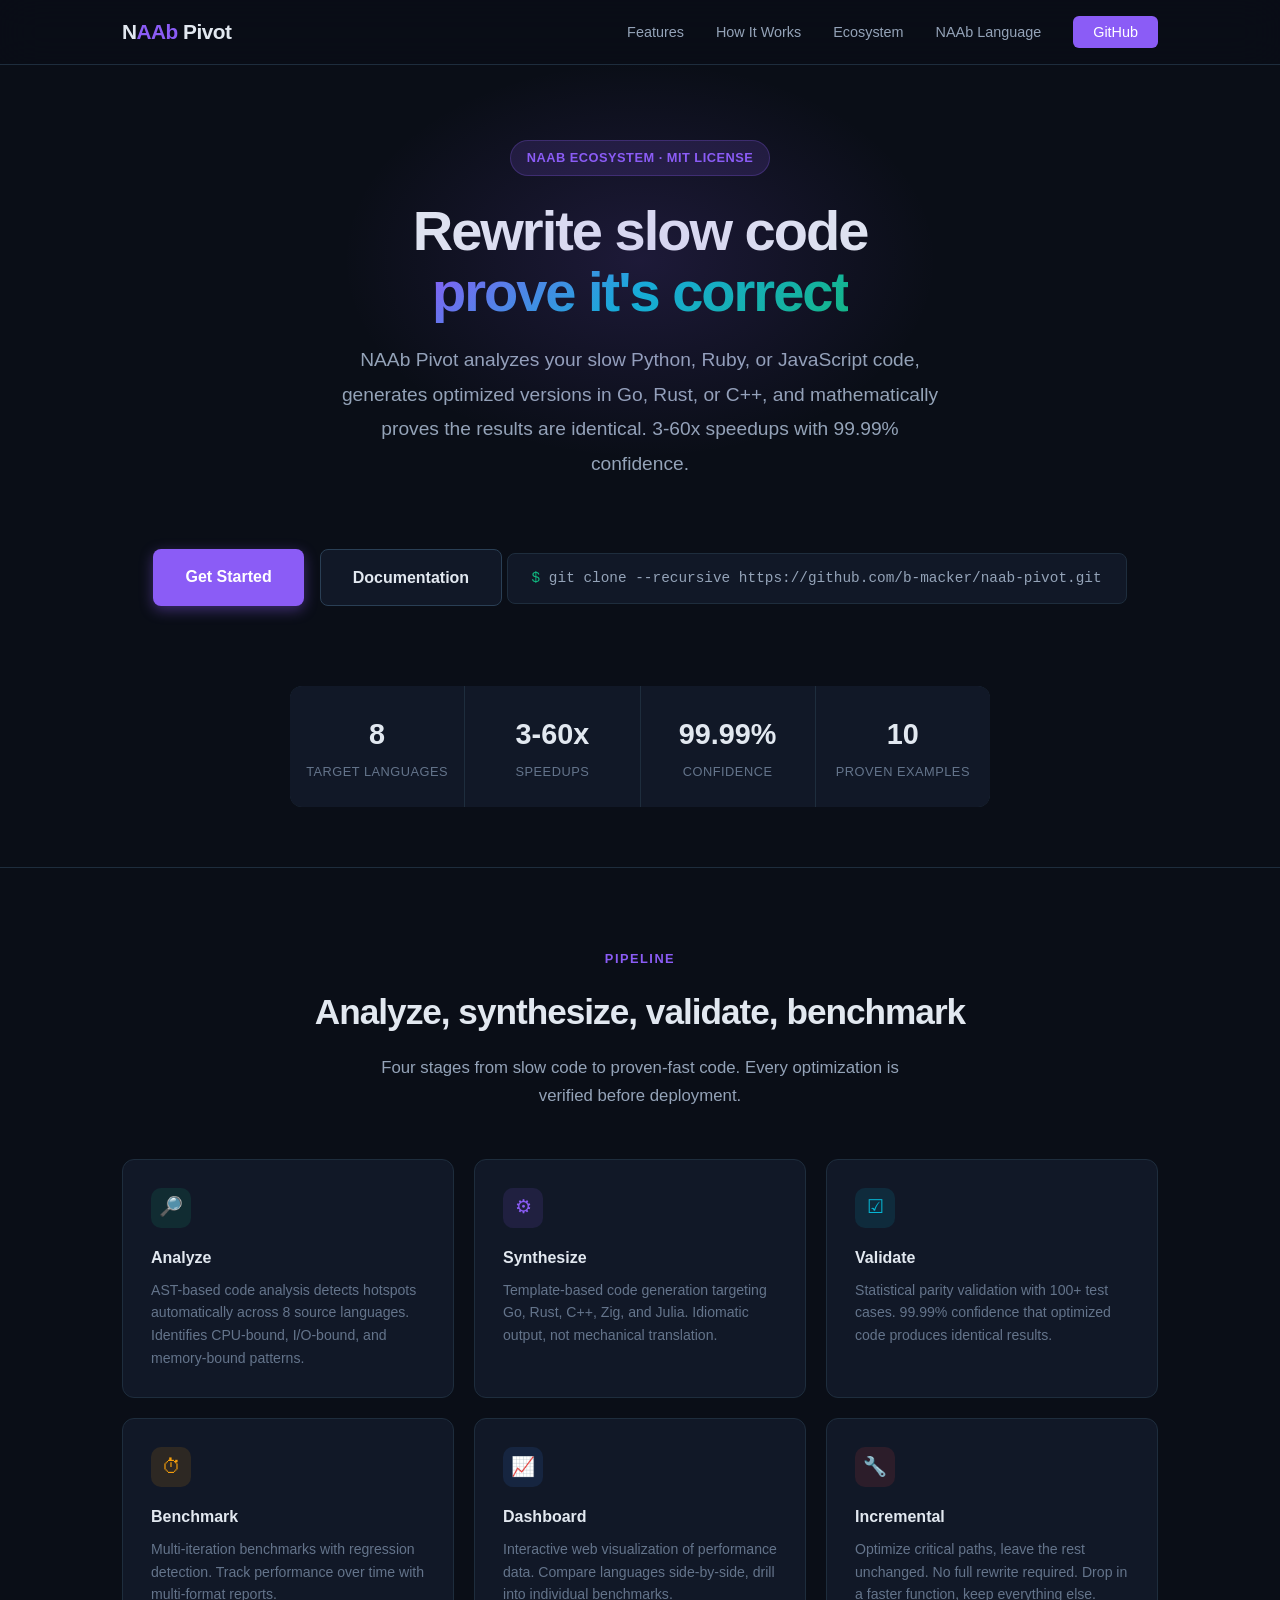
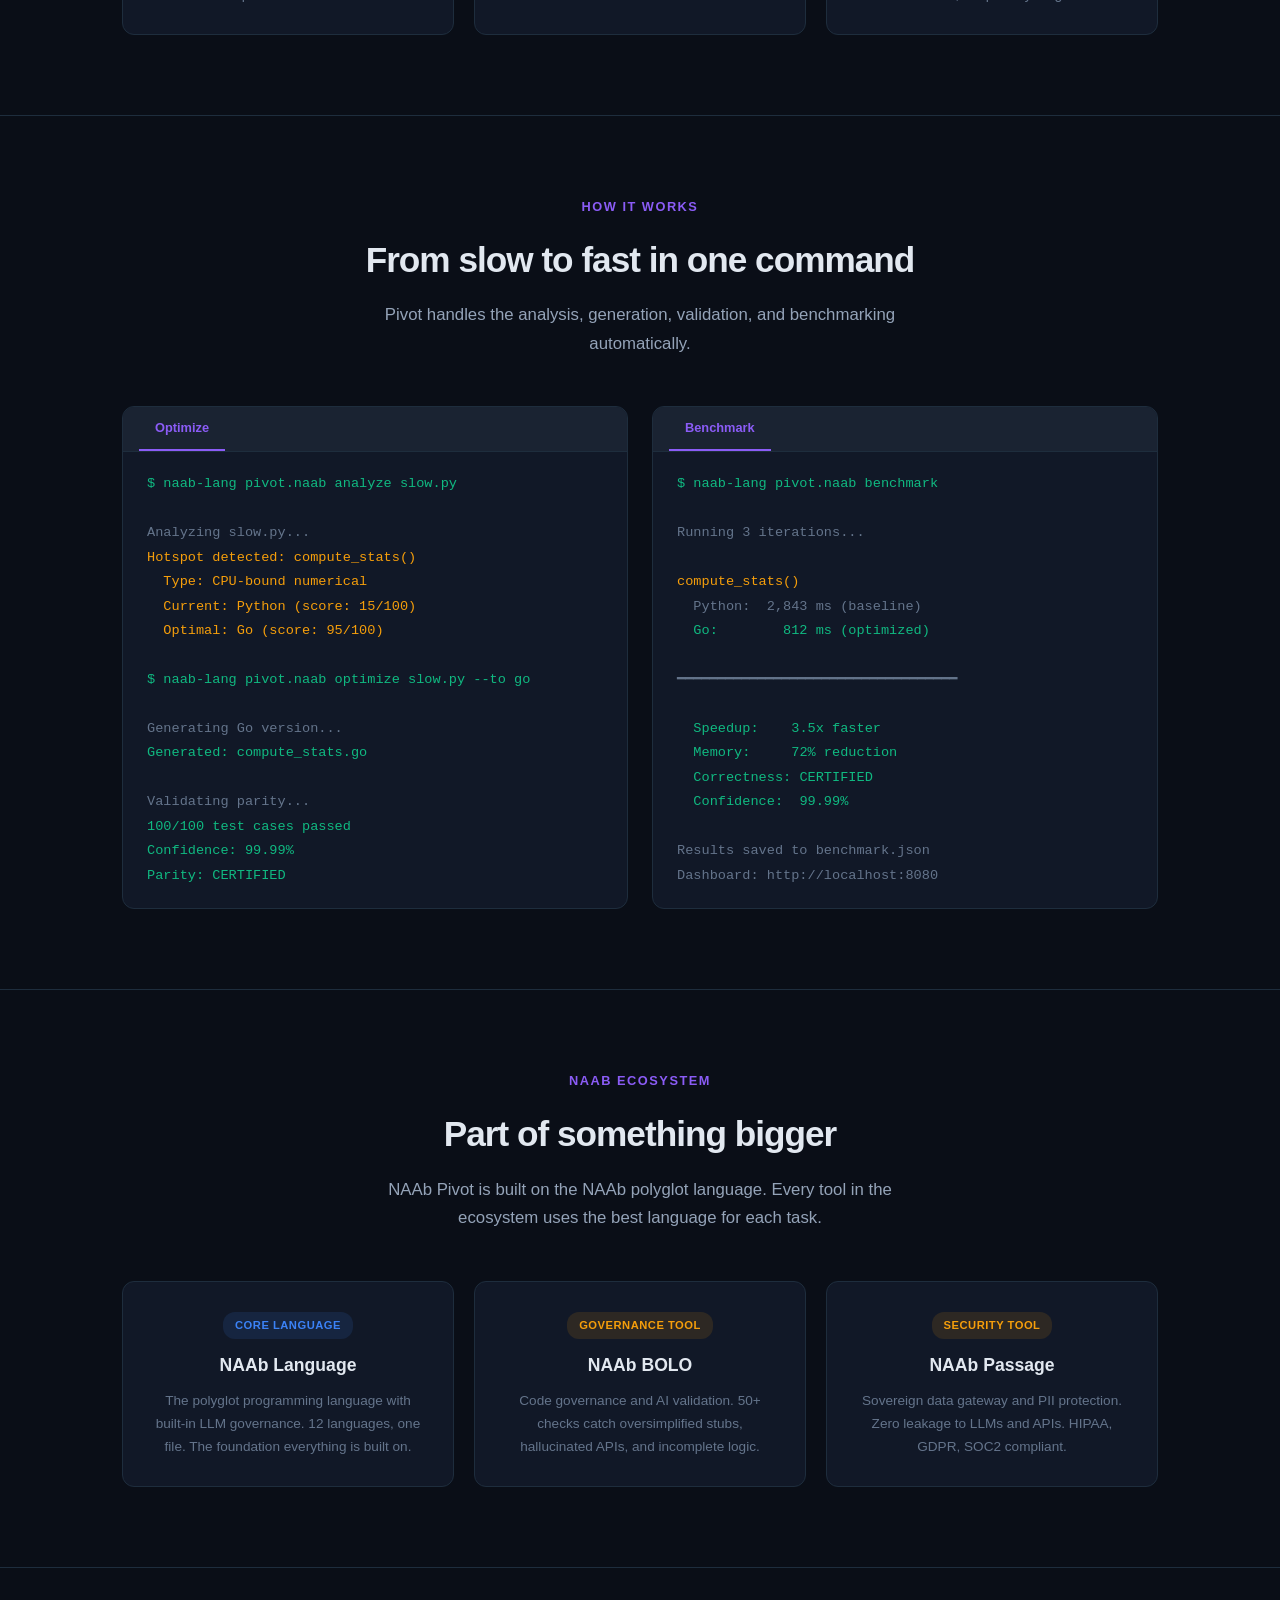
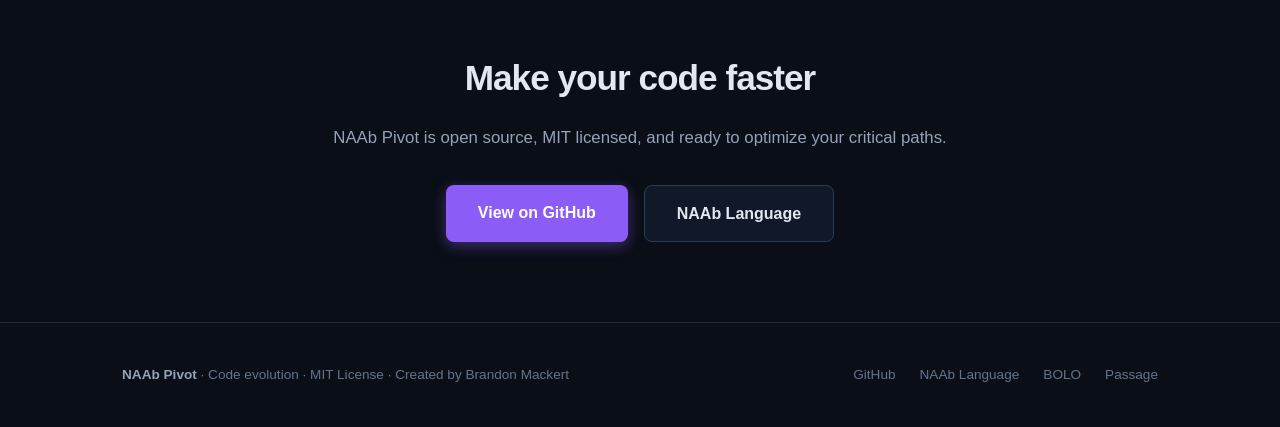
==== docs/index.html @ 5d7ec651 "Add GitHub Pages site matching NAAb Language branding Consistent ecosystem branding with same dark t" ====
<!DOCTYPE html>
<html lang="en">
<head>
    <meta charset="UTF-8">
    <meta name="viewport" content="width=device-width, initial-scale=1.0">
    <title>NAAb Pivot — Automatic Code Optimization & Evolution</title>
    <meta name="description" content="NAAb Pivot automatically optimizes slow code by rewriting it in faster languages with mathematical proof of correctness. Python to Go, Rust, C++. 3-60x speedups with 99.99% confidence. Part of the NAAb Ecosystem.">
    <meta name="keywords" content="code optimization, performance optimization, Python to Go, Python to Rust, code migration, transpiler, benchmark, speedup, polyglot, NAAb, code evolution, legacy modernization">
    <meta name="author" content="Brandon Mackert">

    <meta property="og:title" content="NAAb Pivot — Automatic Code Optimization">
    <meta property="og:description" content="Rewrite slow code in faster languages with mathematical proof of correctness. 3-60x speedups with 99.99% confidence. 8 target languages.">
    <meta property="og:type" content="website">
    <meta property="og:url" content="https://b-macker.github.io/naab-pivot/">
    <meta name="twitter:card" content="summary_large_image">
    <meta name="twitter:title" content="NAAb Pivot — Automatic Code Optimization">
    <meta name="twitter:description" content="Rewrite slow code in faster languages with proven correctness. 3-60x speedups. Python to Go, Rust, C++.">

    <script type="application/ld+json">
    {
        "@context": "https://schema.org",
        "@type": "SoftwareApplication",
        "name": "NAAb Pivot",
        "description": "Polyglot code evolution and optimization platform. Automatically analyze slow code, generate optimized versions in compiled languages, and prove correctness with statistical parity validation. 3-60x speedups with 99.99% confidence.",
        "applicationCategory": "DeveloperApplication",
        "operatingSystem": "Linux, macOS",
        "license": "https://opensource.org/licenses/MIT",
        "url": "https://github.com/b-macker/naab-pivot",
        "codeRepository": "https://github.com/b-macker/naab-pivot",
        "author": { "@type": "Person", "name": "Brandon Mackert", "url": "https://github.com/b-macker" },
        "offers": { "@type": "Offer", "price": "0", "priceCurrency": "USD" }
    }
    </script>

    <style>
        :root {
            --bg: #0a0e17;
            --surface: #111827;
            --surface-raised: #1a2332;
            --border: #1e2d3d;
            --border-highlight: #2a3f55;
            --text: #e2e8f0;
            --text-secondary: #94a3b8;
            --text-muted: #64748b;
            --accent: #8b5cf6;
            --accent-glow: rgba(139, 92, 246, 0.15);
            --blue: #3b82f6;
            --green: #10b981;
            --red: #ef4444;
            --orange: #f59e0b;
            --purple: #8b5cf6;
            --cyan: #06b6d4;
        }

        * { margin: 0; padding: 0; box-sizing: border-box; }

        body {
            font-family: 'Inter', -apple-system, BlinkMacSystemFont, 'Segoe UI', sans-serif;
            background: var(--bg);
            color: var(--text);
            line-height: 1.7;
            -webkit-font-smoothing: antialiased;
        }

        .container { max-width: 1100px; margin: 0 auto; padding: 0 32px; }

        nav {
            position: fixed; top: 0; left: 0; right: 0; z-index: 100;
            background: rgba(10, 14, 23, 0.85);
            backdrop-filter: blur(20px);
            border-bottom: 1px solid var(--border);
        }
        nav .inner {
            max-width: 1100px; margin: 0 auto; padding: 0 32px;
            display: flex; align-items: center; justify-content: space-between; height: 64px;
        }
        nav .logo { font-size: 1.3rem; font-weight: 800; color: var(--text); text-decoration: none; letter-spacing: -0.5px; }
        nav .logo span { color: var(--accent); }
        nav .links { display: flex; gap: 32px; list-style: none; }
        nav .links a { color: var(--text-secondary); text-decoration: none; font-size: 0.9rem; font-weight: 500; transition: color 0.15s; }
        nav .links a:hover { color: var(--text); }
        .nav-cta { background: var(--accent); color: #fff !important; padding: 8px 20px; border-radius: 6px; font-weight: 600; transition: opacity 0.15s; }
        .nav-cta:hover { opacity: 0.85; }

        .hero { text-align: center; padding: 140px 0 80px; position: relative; }
        .hero::before {
            content: ''; position: absolute; top: 60px; left: 50%; transform: translateX(-50%);
            width: 600px; height: 400px;
            background: radial-gradient(ellipse, var(--accent-glow), transparent 70%);
            pointer-events: none;
        }
        .badge {
            display: inline-block; padding: 6px 16px; border-radius: 20px; font-size: 0.8rem;
            font-weight: 600; color: var(--accent); background: var(--accent-glow);
            border: 1px solid rgba(139, 92, 246, 0.25); margin-bottom: 24px;
            letter-spacing: 0.5px; text-transform: uppercase;
        }
        .hero h1 { font-size: 3.5rem; font-weight: 800; letter-spacing: -2px; line-height: 1.1; margin-bottom: 20px; }
        .hero h1 .gradient {
            background: linear-gradient(135deg, var(--accent), var(--cyan), var(--green));
            -webkit-background-clip: text; -webkit-text-fill-color: transparent; background-clip: text;
        }
        .hero .subtitle { font-size: 1.2rem; color: var(--text-secondary); max-width: 620px; margin: 0 auto 40px; line-height: 1.8; }
        .btn { display: inline-block; padding: 14px 32px; border-radius: 8px; font-size: 1rem; font-weight: 600; text-decoration: none; transition: all 0.2s; border: none; cursor: pointer; }
        .btn-primary { background: var(--accent); color: #fff; box-shadow: 0 4px 14px rgba(139, 92, 246, 0.4); }
        .btn-primary:hover { box-shadow: 0 6px 20px rgba(139, 92, 246, 0.5); transform: translateY(-1px); }
        .btn-secondary { background: var(--surface); color: var(--text); border: 1px solid var(--border-highlight); }
        .btn-secondary:hover { border-color: var(--text-muted); }
        .hero .install-cmd {
            margin-top: 32px; display: inline-block; background: var(--surface);
            border: 1px solid var(--border); border-radius: 8px; padding: 12px 24px;
            font-family: 'SF Mono', 'Fira Code', monospace; font-size: 0.9rem; color: var(--text-secondary);
        }
        .hero .install-cmd span { color: var(--green); }

        .stats-bar { display: flex; justify-content: center; gap: 1px; background: var(--border); border-radius: 12px; overflow: hidden; margin: 0 auto; max-width: 700px; }
        .stats-bar .stat { flex: 1; text-align: center; padding: 24px 16px; background: var(--surface); }
        .stats-bar .stat:first-child { border-radius: 12px 0 0 12px; }
        .stats-bar .stat:last-child { border-radius: 0 12px 12px 0; }
        .stats-bar .num { font-size: 1.8rem; font-weight: 800; color: var(--text); }
        .stats-bar .label { font-size: 0.8rem; color: var(--text-muted); text-transform: uppercase; letter-spacing: 0.5px; margin-top: 2px; }

        .section { padding: 80px 0; }
        .section-divider { border: none; border-top: 1px solid var(--border); margin: 0; }
        .section-header { text-align: center; margin-bottom: 48px; }
        .section-header .label { font-size: 0.8rem; font-weight: 700; color: var(--accent); text-transform: uppercase; letter-spacing: 1.5px; margin-bottom: 12px; }
        .section-header h2 { font-size: 2.2rem; font-weight: 800; letter-spacing: -1px; margin-bottom: 12px; }
        .section-header p { color: var(--text-secondary); font-size: 1.05rem; max-width: 560px; margin: 0 auto; }

        .features-grid { display: grid; grid-template-columns: 1fr 1fr 1fr; gap: 20px; }
        .f-card { background: var(--surface); border: 1px solid var(--border); border-radius: 12px; padding: 28px; transition: border-color 0.2s; }
        .f-card:hover { border-color: var(--border-highlight); }
        .f-card .icon { width: 40px; height: 40px; border-radius: 10px; display: flex; align-items: center; justify-content: center; font-size: 1.2rem; margin-bottom: 16px; }
        .f-card h3 { font-size: 1rem; font-weight: 700; margin-bottom: 8px; }
        .f-card p { color: var(--text-muted); font-size: 0.88rem; line-height: 1.6; }
        .icon-blue { background: rgba(59, 130, 246, 0.12); color: var(--blue); }
        .icon-green { background: rgba(16, 185, 129, 0.12); color: var(--green); }
        .icon-purple { background: rgba(139, 92, 246, 0.12); color: var(--purple); }
        .icon-orange { background: rgba(245, 158, 11, 0.12); color: var(--orange); }
        .icon-cyan { background: rgba(6, 182, 212, 0.12); color: var(--cyan); }
        .icon-red { background: rgba(239, 68, 68, 0.12); color: var(--red); }

        .code-showcase { display: grid; grid-template-columns: 1fr 1fr; gap: 24px; align-items: start; }
        .code-panel { background: var(--surface); border: 1px solid var(--border); border-radius: 12px; overflow: hidden; }
        .code-panel .tab-bar { display: flex; background: var(--surface-raised); border-bottom: 1px solid var(--border); padding: 0 16px; }
        .code-panel .tab { padding: 10px 16px; font-size: 0.8rem; font-weight: 600; color: var(--text-muted); border-bottom: 2px solid transparent; }
        .code-panel .tab.active { color: var(--accent); border-bottom-color: var(--accent); }
        pre { padding: 20px 24px; overflow-x: auto; font-family: 'SF Mono', 'Fira Code', 'JetBrains Mono', monospace; font-size: 0.85rem; line-height: 1.8; background: transparent; border: none; margin: 0; }
        .kw { color: var(--purple); } .str { color: #7dd3fc; } .cm { color: var(--text-muted); }
        .fn { color: #c4b5fd; } .err { color: var(--red); } .ok { color: var(--green); }
        .warn { color: var(--orange); } .num { color: var(--cyan); }

        .ecosystem-grid { display: grid; grid-template-columns: 1fr 1fr 1fr; gap: 20px; }
        .eco-card { background: var(--surface); border: 1px solid var(--border); border-radius: 12px; padding: 28px; text-align: center; transition: border-color 0.2s; text-decoration: none; }
        .eco-card:hover { border-color: var(--border-highlight); }
        .eco-card h3 { font-size: 1.1rem; font-weight: 700; margin-bottom: 8px; color: var(--text); }
        .eco-card p { color: var(--text-muted); font-size: 0.85rem; }
        .eco-card .eco-badge { display: inline-block; padding: 4px 12px; border-radius: 12px; font-size: 0.7rem; font-weight: 700; text-transform: uppercase; letter-spacing: 0.5px; margin-bottom: 12px; }
        .eco-main { background: rgba(59, 130, 246, 0.12); color: var(--blue); }
        .eco-tool { background: rgba(245, 158, 11, 0.12); color: var(--orange); }
        .eco-current { background: rgba(139, 92, 246, 0.12); color: var(--purple); border: 1px solid rgba(139, 92, 246, 0.3); }

        .cta-section { text-align: center; padding: 80px 0; }
        .cta-section h2 { font-size: 2.2rem; font-weight: 800; letter-spacing: -1px; margin-bottom: 16px; }
        .cta-section p { color: var(--text-secondary); margin-bottom: 32px; font-size: 1.05rem; }

        footer { border-top: 1px solid var(--border); padding: 40px 0; }
        footer .inner { max-width: 1100px; margin: 0 auto; padding: 0 32px; display: flex; justify-content: space-between; align-items: center; flex-wrap: wrap; gap: 16px; }
        footer .left { color: var(--text-muted); font-size: 0.85rem; }
        footer .left strong { color: var(--text-secondary); }
        footer .right { display: flex; gap: 24px; }
        footer a { color: var(--text-muted); text-decoration: none; font-size: 0.85rem; transition: color 0.15s; }
        footer a:hover { color: var(--text); }

        @media (max-width: 768px) {
            .hero h1 { font-size: 2.2rem; }
            .features-grid, .ecosystem-grid { grid-template-columns: 1fr; }
            .code-showcase { grid-template-columns: 1fr; }
            .stats-bar { flex-direction: column; border-radius: 12px; }
            .stats-bar .stat:first-child { border-radius: 12px 12px 0 0; }
            .stats-bar .stat:last-child { border-radius: 0 0 12px 12px; }
            nav .links { display: none; }
        }
    </style>
</head>
<body>

<nav>
    <div class="inner">
        <a href="#" class="logo">N<span>AAb</span> Pivot</a>
        <ul class="links">
            <li><a href="#features">Features</a></li>
            <li><a href="#how-it-works">How It Works</a></li>
            <li><a href="#ecosystem">Ecosystem</a></li>
            <li><a href="https://b-macker.github.io/NAAb/">NAAb Language</a></li>
            <li><a href="https://github.com/b-macker/naab-pivot" class="nav-cta">GitHub</a></li>
        </ul>
    </div>
</nav>

<section class="hero">
    <div class="container">
        <div class="badge">NAAb Ecosystem &middot; MIT License</div>
        <h1>
            Rewrite slow code<br>
            <span class="gradient">prove it's correct</span>
        </h1>
        <p class="subtitle">
            NAAb Pivot analyzes your slow Python, Ruby, or JavaScript code, generates
            optimized versions in Go, Rust, or C++, and mathematically proves
            the results are identical. 3-60x speedups with 99.99% confidence.
        </p>
        <div style="display:inline-flex; gap:16px; flex-wrap:wrap; justify-content:center;">
            <a href="https://github.com/b-macker/naab-pivot" class="btn btn-primary">Get Started</a>
            <a href="https://github.com/b-macker/naab-pivot/blob/main/README.md" class="btn btn-secondary">Documentation</a>
        </div>
        <div class="install-cmd">
            <span>$</span> git clone --recursive https://github.com/b-macker/naab-pivot.git
        </div>
    </div>
</section>

<div class="container" style="padding-bottom: 60px;">
    <div class="stats-bar">
        <div class="stat"><div class="num">8</div><div class="label">Target Languages</div></div>
        <div class="stat"><div class="num">3-60x</div><div class="label">Speedups</div></div>
        <div class="stat"><div class="num">99.99%</div><div class="label">Confidence</div></div>
        <div class="stat"><div class="num">10</div><div class="label">Proven Examples</div></div>
    </div>
</div>

<hr class="section-divider">

<section class="section" id="features">
    <div class="container">
        <div class="section-header">
            <div class="label">Pipeline</div>
            <h2>Analyze, synthesize, validate, benchmark</h2>
            <p>Four stages from slow code to proven-fast code. Every optimization is verified before deployment.</p>
        </div>

        <div class="features-grid">
            <div class="f-card">
                <div class="icon icon-green">&#128270;</div>
                <h3>Analyze</h3>
                <p>AST-based code analysis detects hotspots automatically across 8 source languages. Identifies CPU-bound, I/O-bound, and memory-bound patterns.</p>
            </div>
            <div class="f-card">
                <div class="icon icon-purple">&#9881;</div>
                <h3>Synthesize</h3>
                <p>Template-based code generation targeting Go, Rust, C++, Zig, and Julia. Idiomatic output, not mechanical translation.</p>
            </div>
            <div class="f-card">
                <div class="icon icon-cyan">&#9745;</div>
                <h3>Validate</h3>
                <p>Statistical parity validation with 100+ test cases. 99.99% confidence that optimized code produces identical results.</p>
            </div>
            <div class="f-card">
                <div class="icon icon-orange">&#9201;</div>
                <h3>Benchmark</h3>
                <p>Multi-iteration benchmarks with regression detection. Track performance over time with multi-format reports.</p>
            </div>
            <div class="f-card">
                <div class="icon icon-blue">&#128200;</div>
                <h3>Dashboard</h3>
                <p>Interactive web visualization of performance data. Compare languages side-by-side, drill into individual benchmarks.</p>
            </div>
            <div class="f-card">
                <div class="icon icon-red">&#128295;</div>
                <h3>Incremental</h3>
                <p>Optimize critical paths, leave the rest unchanged. No full rewrite required. Drop in a faster function, keep everything else.</p>
            </div>
        </div>
    </div>
</section>

<hr class="section-divider">

<section class="section" id="how-it-works">
    <div class="container">
        <div class="section-header">
            <div class="label">How It Works</div>
            <h2>From slow to fast in one command</h2>
            <p>Pivot handles the analysis, generation, validation, and benchmarking automatically.</p>
        </div>

        <div class="code-showcase">
            <div class="code-panel">
                <div class="tab-bar">
                    <div class="tab active">Optimize</div>
                </div>
<pre><span class="ok">$ naab-lang pivot.naab analyze slow.py</span>

<span class="cm">Analyzing slow.py...</span>
<span class="warn">Hotspot detected: compute_stats()</span>
<span class="warn">  Type: CPU-bound numerical</span>
<span class="warn">  Current: Python (score: 15/100)</span>
<span class="warn">  Optimal: Go (score: 95/100)</span>

<span class="ok">$ naab-lang pivot.naab optimize slow.py --to go</span>

<span class="cm">Generating Go version...</span>
<span class="ok">Generated: compute_stats.go</span>

<span class="cm">Validating parity...</span>
<span class="ok">100/100 test cases passed</span>
<span class="ok">Confidence: 99.99%</span>
<span class="ok">Parity: CERTIFIED</span></pre>
            </div>
            <div class="code-panel">
                <div class="tab-bar">
                    <div class="tab active">Benchmark</div>
                </div>
<pre><span class="ok">$ naab-lang pivot.naab benchmark</span>

<span class="cm">Running 3 iterations...</span>

<span class="warn">compute_stats()</span>
<span class="cm">  Python:  2,843 ms (baseline)</span>
<span class="ok">  Go:        812 ms (optimized)</span>

<span class="cm">━━━━━━━━━━━━━━━━━━━━━━━━━━━━━━━━━━━</span>

  <span class="ok">Speedup:    3.5x faster</span>
  <span class="ok">Memory:     72% reduction</span>
  <span class="ok">Correctness: CERTIFIED</span>
  <span class="ok">Confidence:  99.99%</span>

<span class="cm">Results saved to benchmark.json</span>
<span class="cm">Dashboard: http://localhost:8080</span></pre>
            </div>
        </div>
    </div>
</section>

<hr class="section-divider">

<section class="section" id="ecosystem">
    <div class="container">
        <div class="section-header">
            <div class="label">NAAb Ecosystem</div>
            <h2>Part of something bigger</h2>
            <p>NAAb Pivot is built on the NAAb polyglot language. Every tool in the ecosystem uses the best language for each task.</p>
        </div>

        <div class="ecosystem-grid">
            <a href="https://b-macker.github.io/NAAb/" class="eco-card">
                <div class="eco-badge eco-main">Core Language</div>
                <h3>NAAb Language</h3>
                <p>The polyglot programming language with built-in LLM governance. 12 languages, one file. The foundation everything is built on.</p>
            </a>
            <a href="https://b-macker.github.io/naab-bolo/" class="eco-card">
                <div class="eco-badge eco-tool">Governance Tool</div>
                <h3>NAAb BOLO</h3>
                <p>Code governance and AI validation. 50+ checks catch oversimplified stubs, hallucinated APIs, and incomplete logic.</p>
            </a>
            <a href="https://b-macker.github.io/naab-passage/" class="eco-card">
                <div class="eco-badge eco-tool">Security Tool</div>
                <h3>NAAb Passage</h3>
                <p>Sovereign data gateway and PII protection. Zero leakage to LLMs and APIs. HIPAA, GDPR, SOC2 compliant.</p>
            </a>
        </div>
    </div>
</section>

<hr class="section-divider">

<section class="cta-section">
    <div class="container">
        <h2>Make your code faster</h2>
        <p>NAAb Pivot is open source, MIT licensed, and ready to optimize your critical paths.</p>
        <div style="display:flex; gap:16px; justify-content:center; flex-wrap:wrap;">
            <a href="https://github.com/b-macker/naab-pivot" class="btn btn-primary">View on GitHub</a>
            <a href="https://b-macker.github.io/NAAb/" class="btn btn-secondary">NAAb Language</a>
        </div>
    </div>
</section>

<footer>
    <div class="inner">
        <div class="left">
            <strong>NAAb Pivot</strong> &middot; Code evolution &middot; MIT License &middot; Created by <a href="https://github.com/b-macker">Brandon Mackert</a>
        </div>
        <div class="right">
            <a href="https://github.com/b-macker/naab-pivot">GitHub</a>
            <a href="https://b-macker.github.io/NAAb/">NAAb Language</a>
            <a href="https://b-macker.github.io/naab-bolo/">BOLO</a>
            <a href="https://b-macker.github.io/naab-passage/">Passage</a>
        </div>
    </div>
</footer>

</body>
</html>
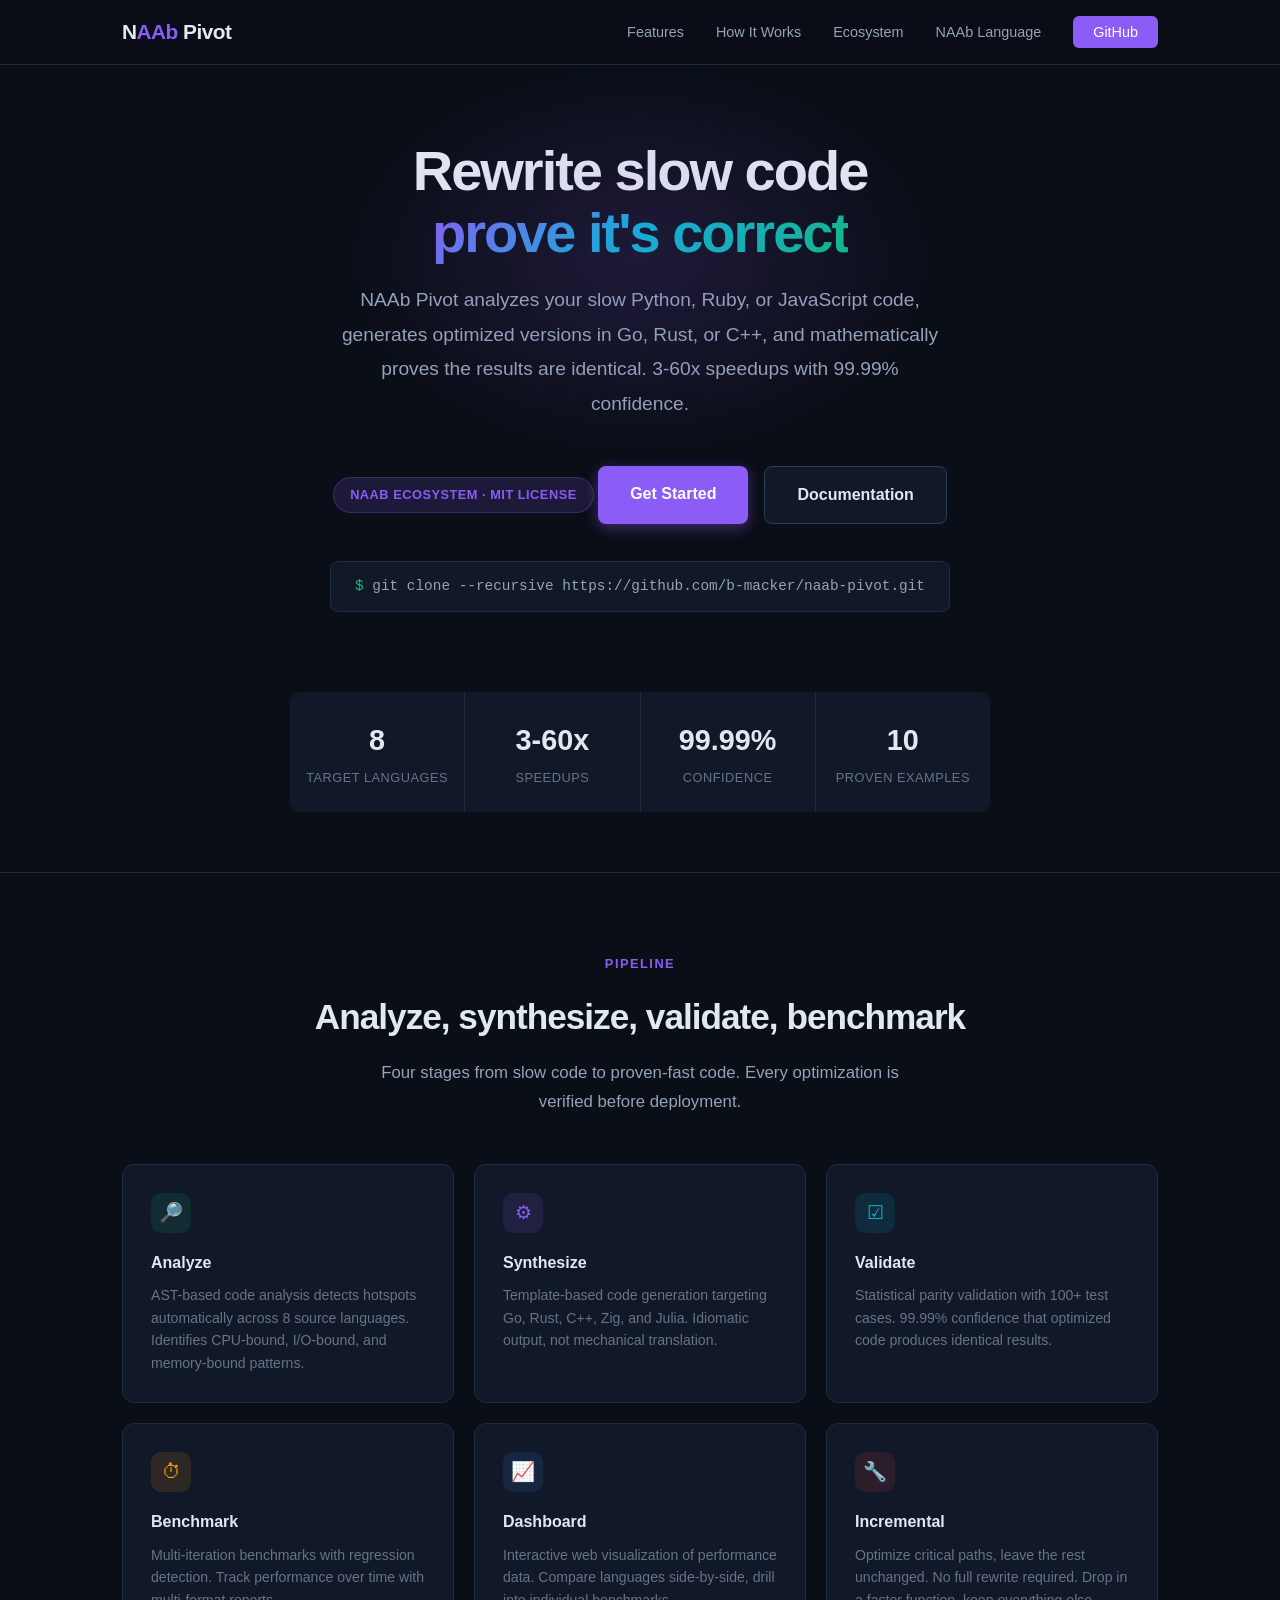
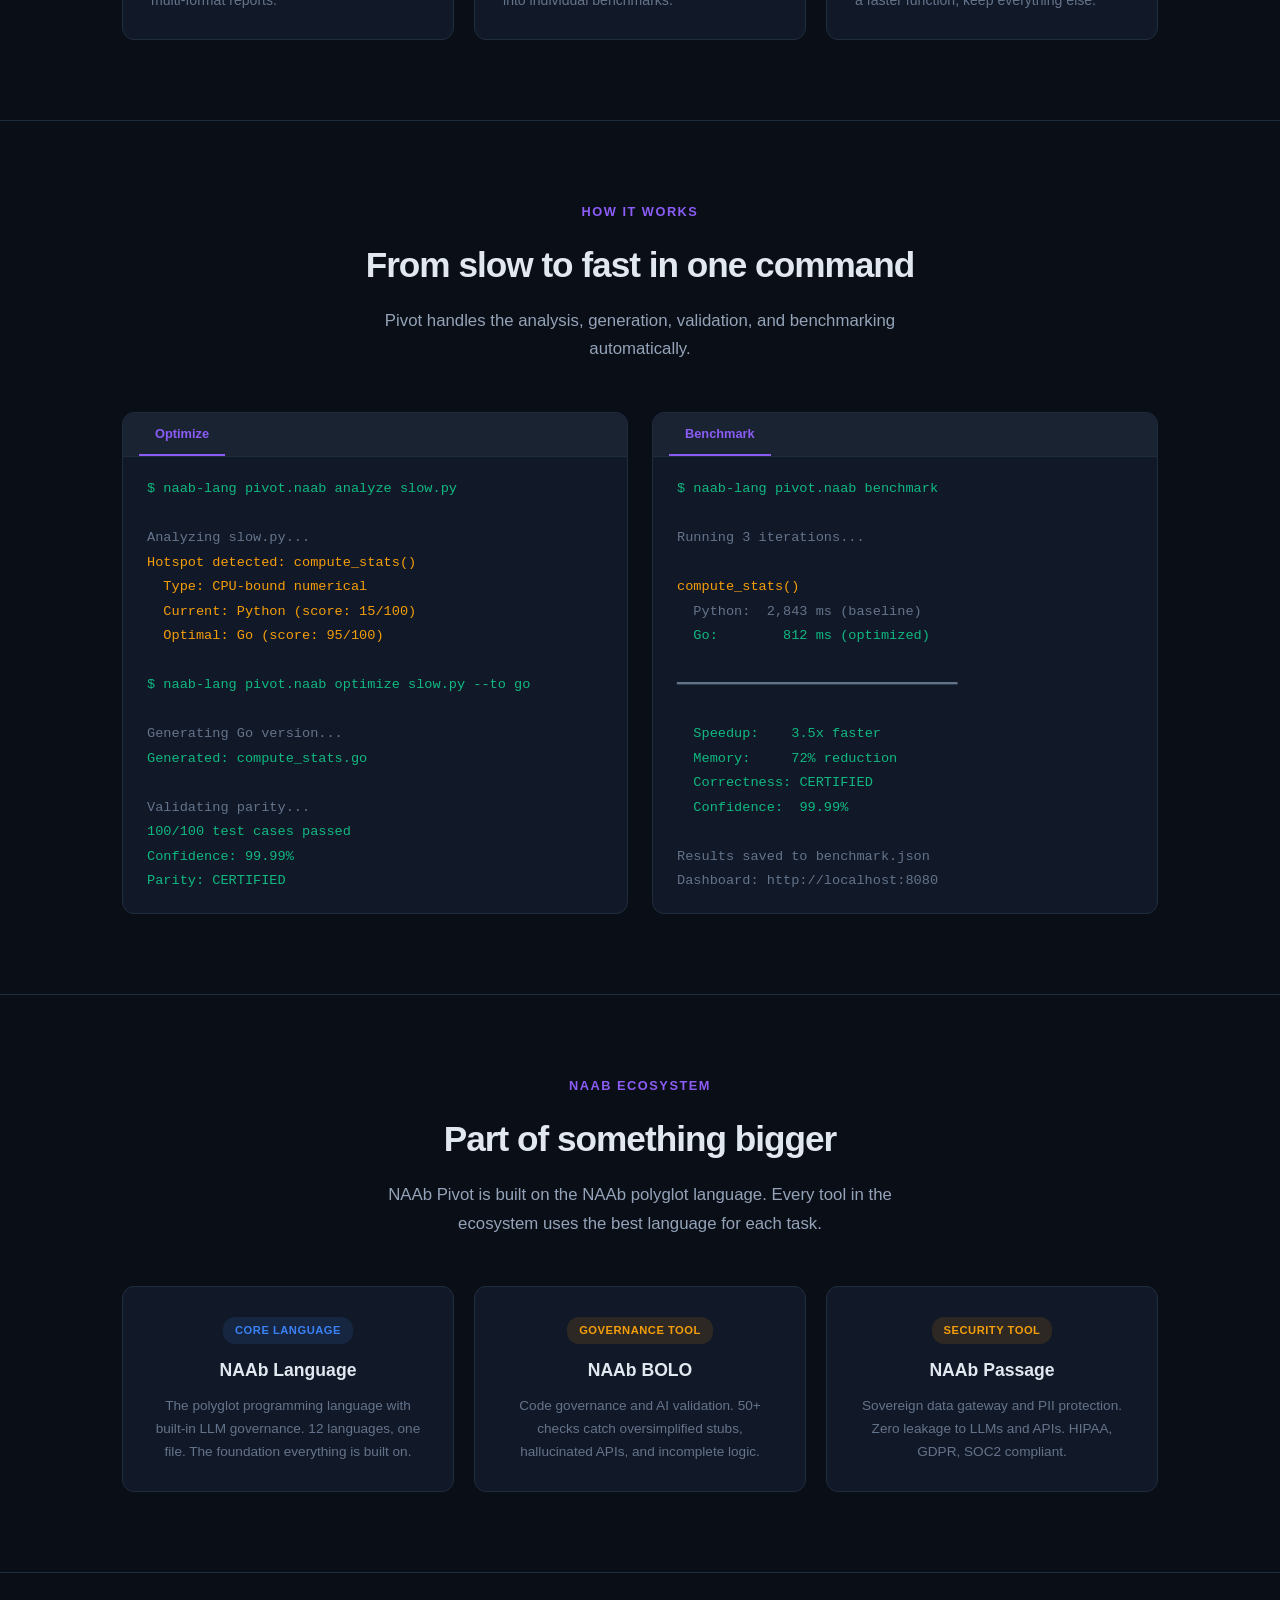
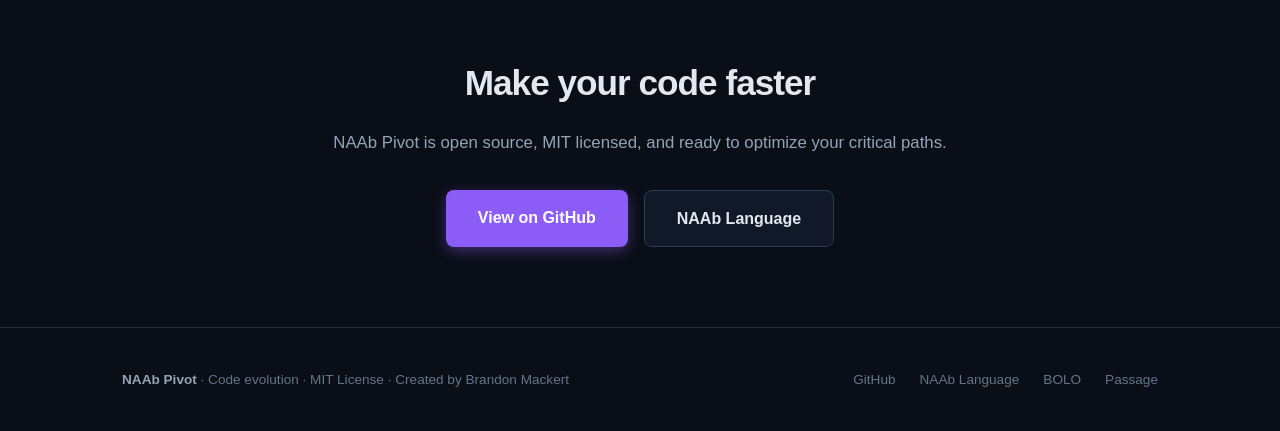
==== commit 7db3fbf4: "Move badge above buttons with tight spacing Co-Authored-By: Claude Opus 4.6 <noreply@anthropic.com>" ====
--- a/docs/index.html
+++ b/docs/index.html
@@ -53,6 +53,7 @@
         }
 
         * { margin: 0; padding: 0; box-sizing: border-box; }
+        html { scroll-behavior: smooth; }
 
         body {
             font-family: 'Inter', -apple-system, BlinkMacSystemFont, 'Segoe UI', sans-serif;
@@ -60,7 +61,14 @@
             color: var(--text);
             line-height: 1.7;
             -webkit-font-smoothing: antialiased;
-        }
+            overflow-x: hidden;
+        }
+
+        .reveal { opacity: 0; transform: translateY(40px); transition: opacity 0.8s ease, transform 0.8s ease; }
+        .reveal.visible { opacity: 1; transform: translateY(0); }
+        .reveal-delay-1 { transition-delay: 0.1s; }
+        .reveal-delay-2 { transition-delay: 0.2s; }
+        .reveal-delay-3 { transition-delay: 0.3s; }
 
         .container { max-width: 1100px; margin: 0 auto; padding: 0 32px; }
 
@@ -92,7 +100,7 @@
         .badge {
             display: inline-block; padding: 6px 16px; border-radius: 20px; font-size: 0.8rem;
             font-weight: 600; color: var(--accent); background: var(--accent-glow);
-            border: 1px solid rgba(139, 92, 246, 0.25); margin-bottom: 24px;
+            border: 1px solid rgba(139, 92, 246, 0.25); margin-top: 16px; margin-bottom: 16px;
             letter-spacing: 0.5px; text-transform: uppercase;
         }
         .hero h1 { font-size: 3.5rem; font-weight: 800; letter-spacing: -2px; line-height: 1.1; margin-bottom: 20px; }
@@ -128,8 +136,8 @@
         .section-header p { color: var(--text-secondary); font-size: 1.05rem; max-width: 560px; margin: 0 auto; }
 
         .features-grid { display: grid; grid-template-columns: 1fr 1fr 1fr; gap: 20px; }
-        .f-card { background: var(--surface); border: 1px solid var(--border); border-radius: 12px; padding: 28px; transition: border-color 0.2s; }
-        .f-card:hover { border-color: var(--border-highlight); }
+        .f-card { background: var(--surface); border: 1px solid var(--border); border-radius: 12px; padding: 28px; transition: all 0.3s ease; }
+        .f-card:hover { border-color: var(--border-highlight); transform: translateY(-4px); }
         .f-card .icon { width: 40px; height: 40px; border-radius: 10px; display: flex; align-items: center; justify-content: center; font-size: 1.2rem; margin-bottom: 16px; }
         .f-card h3 { font-size: 1rem; font-weight: 700; margin-bottom: 8px; }
         .f-card p { color: var(--text-muted); font-size: 0.88rem; line-height: 1.6; }
@@ -151,8 +159,8 @@
         .warn { color: var(--orange); } .num { color: var(--cyan); }
 
         .ecosystem-grid { display: grid; grid-template-columns: 1fr 1fr 1fr; gap: 20px; }
-        .eco-card { background: var(--surface); border: 1px solid var(--border); border-radius: 12px; padding: 28px; text-align: center; transition: border-color 0.2s; text-decoration: none; }
-        .eco-card:hover { border-color: var(--border-highlight); }
+        .eco-card { background: var(--surface); border: 1px solid var(--border); border-radius: 12px; padding: 28px; text-align: center; transition: all 0.3s ease; text-decoration: none; }
+        .eco-card:hover { border-color: var(--border-highlight); transform: translateY(-4px); }
         .eco-card h3 { font-size: 1.1rem; font-weight: 700; margin-bottom: 8px; color: var(--text); }
         .eco-card p { color: var(--text-muted); font-size: 0.85rem; }
         .eco-card .eco-badge { display: inline-block; padding: 4px 12px; border-radius: 12px; font-size: 0.7rem; font-weight: 700; text-transform: uppercase; letter-spacing: 0.5px; margin-bottom: 12px; }
@@ -187,7 +195,7 @@
 
 <nav>
     <div class="inner">
-        <a href="#" class="logo">N<span>AAb</span> Pivot</a>
+        <a href="https://b-macker.github.io/" class="logo">N<span>AAb</span> Pivot</a>
         <ul class="links">
             <li><a href="#features">Features</a></li>
             <li><a href="#how-it-works">How It Works</a></li>
@@ -200,7 +208,6 @@
 
 <section class="hero">
     <div class="container">
-        <div class="badge">NAAb Ecosystem &middot; MIT License</div>
         <h1>
             Rewrite slow code<br>
             <span class="gradient">prove it's correct</span>
@@ -210,6 +217,7 @@
             optimized versions in Go, Rust, or C++, and mathematically proves
             the results are identical. 3-60x speedups with 99.99% confidence.
         </p>
+        <div class="badge">NAAb Ecosystem &middot; MIT License</div>
         <div style="display:inline-flex; gap:16px; flex-wrap:wrap; justify-content:center;">
             <a href="https://github.com/b-macker/naab-pivot" class="btn btn-primary">Get Started</a>
             <a href="https://github.com/b-macker/naab-pivot/blob/main/README.md" class="btn btn-secondary">Documentation</a>
@@ -222,10 +230,10 @@
 
 <div class="container" style="padding-bottom: 60px;">
     <div class="stats-bar">
-        <div class="stat"><div class="num">8</div><div class="label">Target Languages</div></div>
-        <div class="stat"><div class="num">3-60x</div><div class="label">Speedups</div></div>
-        <div class="stat"><div class="num">99.99%</div><div class="label">Confidence</div></div>
-        <div class="stat"><div class="num">10</div><div class="label">Proven Examples</div></div>
+        <div class="stat reveal"><div class="num">8</div><div class="label">Target Languages</div></div>
+        <div class="stat reveal reveal-delay-1"><div class="num">3-60x</div><div class="label">Speedups</div></div>
+        <div class="stat reveal reveal-delay-2"><div class="num">99.99%</div><div class="label">Confidence</div></div>
+        <div class="stat reveal reveal-delay-3"><div class="num">10</div><div class="label">Proven Examples</div></div>
     </div>
 </div>
 
@@ -240,32 +248,32 @@
         </div>
 
         <div class="features-grid">
-            <div class="f-card">
+            <div class="f-card reveal">
                 <div class="icon icon-green">&#128270;</div>
                 <h3>Analyze</h3>
                 <p>AST-based code analysis detects hotspots automatically across 8 source languages. Identifies CPU-bound, I/O-bound, and memory-bound patterns.</p>
             </div>
-            <div class="f-card">
+            <div class="f-card reveal reveal-delay-1">
                 <div class="icon icon-purple">&#9881;</div>
                 <h3>Synthesize</h3>
                 <p>Template-based code generation targeting Go, Rust, C++, Zig, and Julia. Idiomatic output, not mechanical translation.</p>
             </div>
-            <div class="f-card">
+            <div class="f-card reveal reveal-delay-2">
                 <div class="icon icon-cyan">&#9745;</div>
                 <h3>Validate</h3>
                 <p>Statistical parity validation with 100+ test cases. 99.99% confidence that optimized code produces identical results.</p>
             </div>
-            <div class="f-card">
+            <div class="f-card reveal">
                 <div class="icon icon-orange">&#9201;</div>
                 <h3>Benchmark</h3>
                 <p>Multi-iteration benchmarks with regression detection. Track performance over time with multi-format reports.</p>
             </div>
-            <div class="f-card">
+            <div class="f-card reveal reveal-delay-1">
                 <div class="icon icon-blue">&#128200;</div>
                 <h3>Dashboard</h3>
                 <p>Interactive web visualization of performance data. Compare languages side-by-side, drill into individual benchmarks.</p>
             </div>
-            <div class="f-card">
+            <div class="f-card reveal reveal-delay-2">
                 <div class="icon icon-red">&#128295;</div>
                 <h3>Incremental</h3>
                 <p>Optimize critical paths, leave the rest unchanged. No full rewrite required. Drop in a faster function, keep everything else.</p>
@@ -285,7 +293,7 @@
         </div>
 
         <div class="code-showcase">
-            <div class="code-panel">
+            <div class="code-panel reveal">
                 <div class="tab-bar">
                     <div class="tab active">Optimize</div>
                 </div>
@@ -307,7 +315,7 @@
 <span class="ok">Confidence: 99.99%</span>
 <span class="ok">Parity: CERTIFIED</span></pre>
             </div>
-            <div class="code-panel">
+            <div class="code-panel reveal reveal-delay-1">
                 <div class="tab-bar">
                     <div class="tab active">Benchmark</div>
                 </div>
@@ -344,17 +352,17 @@
         </div>
 
         <div class="ecosystem-grid">
-            <a href="https://b-macker.github.io/NAAb/" class="eco-card">
+            <a href="https://b-macker.github.io/NAAb/" class="eco-card reveal">
                 <div class="eco-badge eco-main">Core Language</div>
                 <h3>NAAb Language</h3>
                 <p>The polyglot programming language with built-in LLM governance. 12 languages, one file. The foundation everything is built on.</p>
             </a>
-            <a href="https://b-macker.github.io/naab-bolo/" class="eco-card">
+            <a href="https://b-macker.github.io/naab-bolo/" class="eco-card reveal reveal-delay-1">
                 <div class="eco-badge eco-tool">Governance Tool</div>
                 <h3>NAAb BOLO</h3>
                 <p>Code governance and AI validation. 50+ checks catch oversimplified stubs, hallucinated APIs, and incomplete logic.</p>
             </a>
-            <a href="https://b-macker.github.io/naab-passage/" class="eco-card">
+            <a href="https://b-macker.github.io/naab-passage/" class="eco-card reveal reveal-delay-2">
                 <div class="eco-badge eco-tool">Security Tool</div>
                 <h3>NAAb Passage</h3>
                 <p>Sovereign data gateway and PII protection. Zero leakage to LLMs and APIs. HIPAA, GDPR, SOC2 compliant.</p>
@@ -390,5 +398,17 @@
     </div>
 </footer>
 
+<script>
+const observer = new IntersectionObserver((entries) => {
+    entries.forEach(entry => { if (entry.isIntersecting) entry.target.classList.add('visible'); });
+}, { threshold: 0.1, rootMargin: '0px 0px -40px 0px' });
+document.querySelectorAll('.reveal').forEach(el => observer.observe(el));
+
+const nav = document.querySelector('nav');
+window.addEventListener('scroll', () => {
+    nav.style.background = window.scrollY > 50 ? 'rgba(10, 14, 23, 0.95)' : 'rgba(10, 14, 23, 0.85)';
+});
+</script>
+
 </body>
 </html>
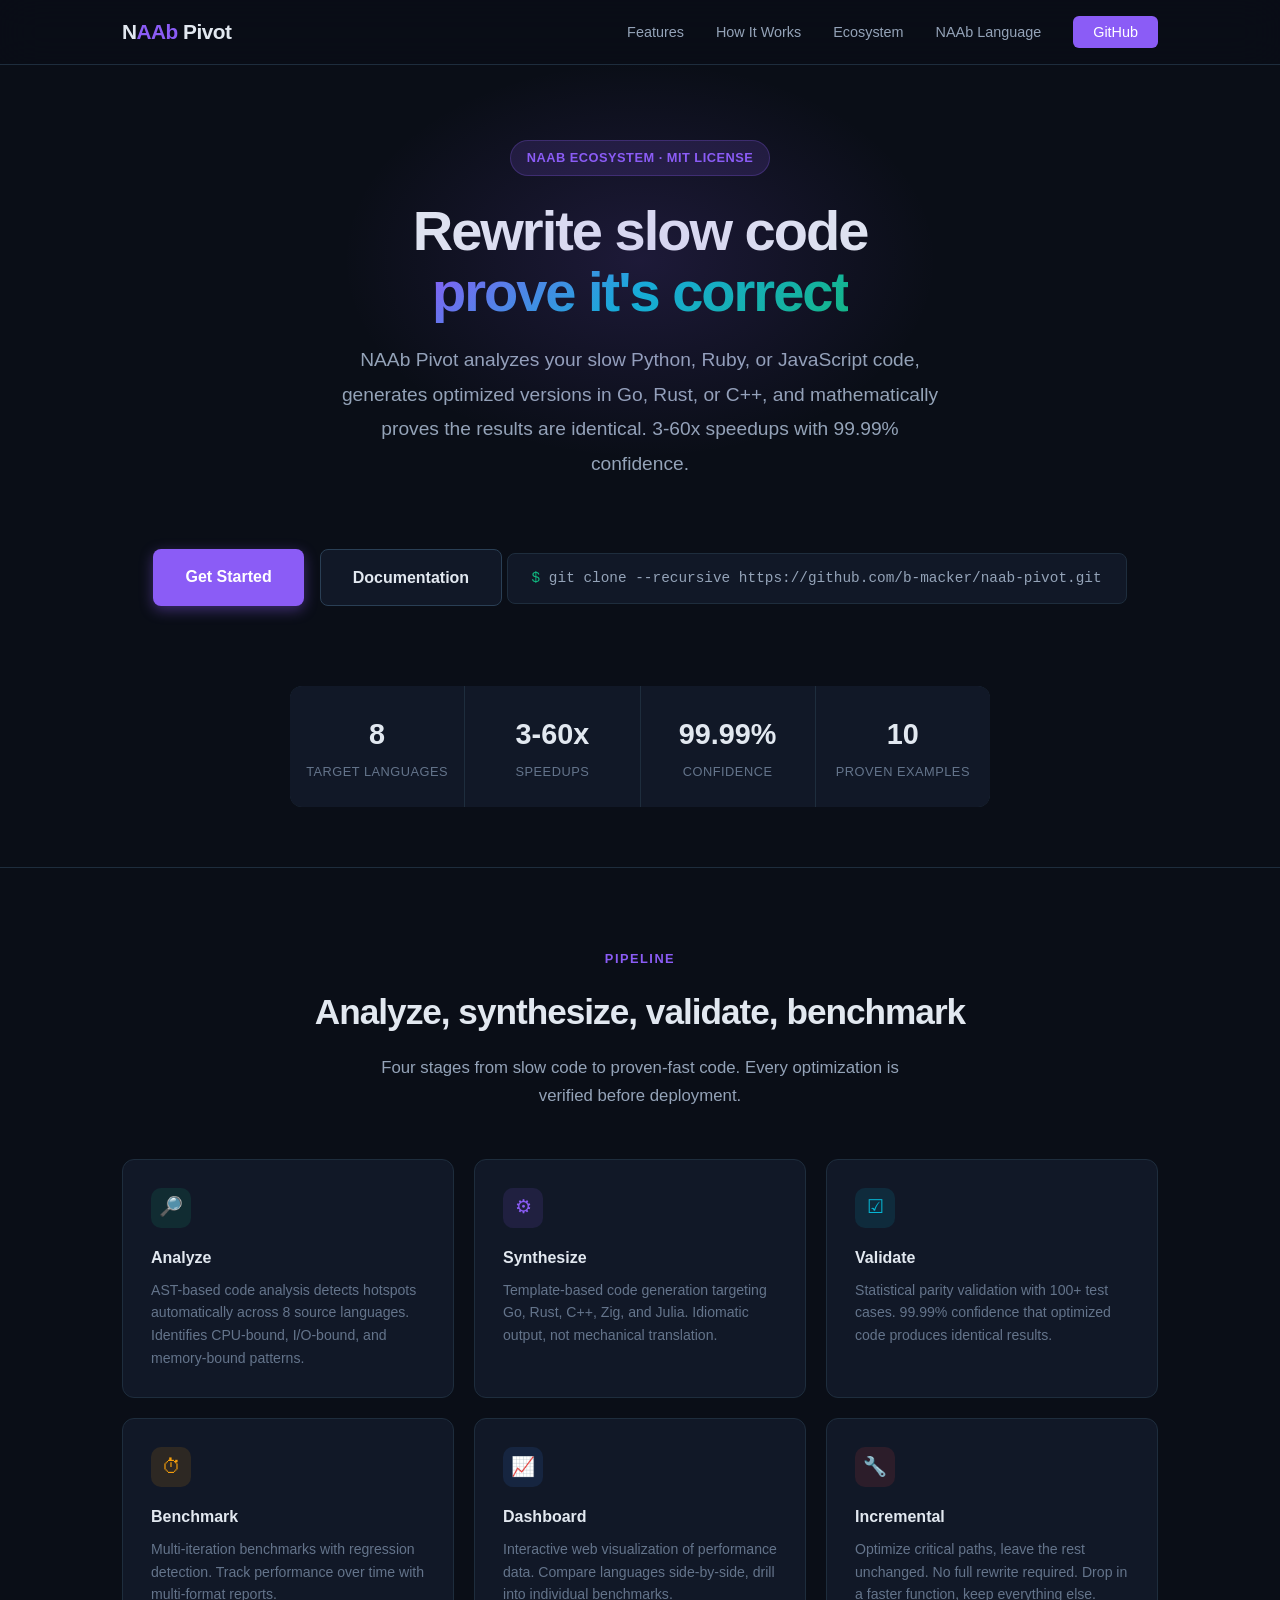
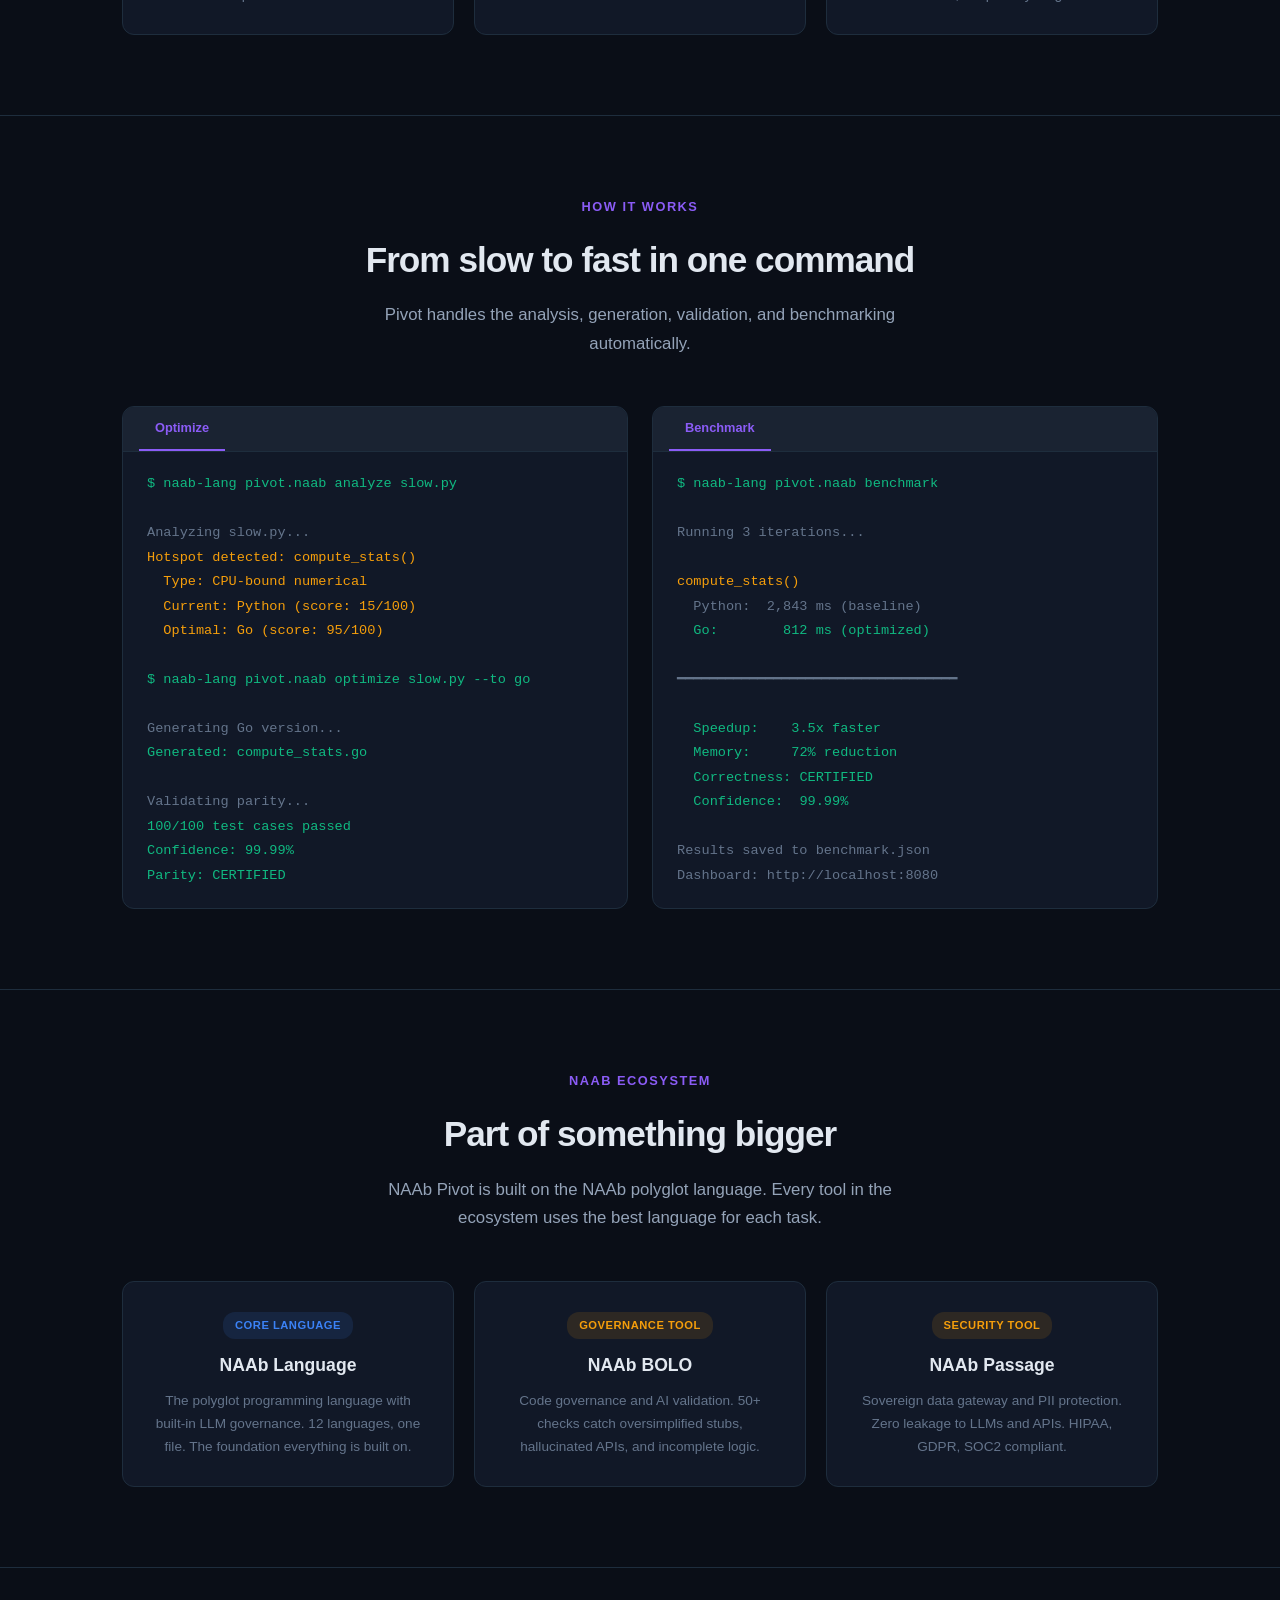
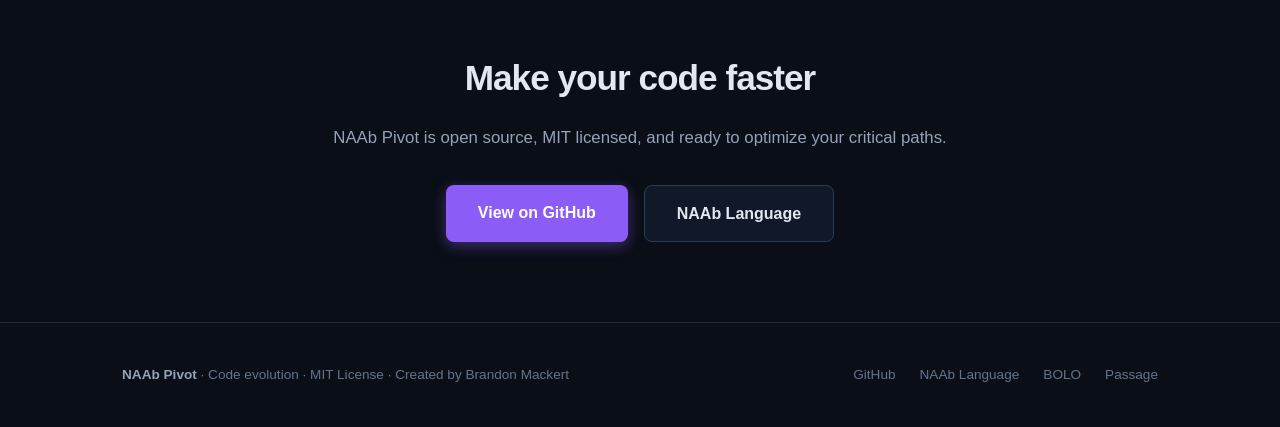
==== commit e865f6ed: "Restore badge to original position above headline Co-Authored-By: Claude Opus 4.6 <noreply@anthropic" ====
--- a/docs/index.html
+++ b/docs/index.html
@@ -100,7 +100,7 @@
         .badge {
             display: inline-block; padding: 6px 16px; border-radius: 20px; font-size: 0.8rem;
             font-weight: 600; color: var(--accent); background: var(--accent-glow);
-            border: 1px solid rgba(139, 92, 246, 0.25); margin-top: 16px; margin-bottom: 16px;
+            border: 1px solid rgba(139, 92, 246, 0.25); margin-bottom: 24px;
             letter-spacing: 0.5px; text-transform: uppercase;
         }
         .hero h1 { font-size: 3.5rem; font-weight: 800; letter-spacing: -2px; line-height: 1.1; margin-bottom: 20px; }
@@ -208,6 +208,7 @@
 
 <section class="hero">
     <div class="container">
+        <div class="badge">NAAb Ecosystem &middot; MIT License</div>
         <h1>
             Rewrite slow code<br>
             <span class="gradient">prove it's correct</span>
@@ -217,7 +218,6 @@
             optimized versions in Go, Rust, or C++, and mathematically proves
             the results are identical. 3-60x speedups with 99.99% confidence.
         </p>
-        <div class="badge">NAAb Ecosystem &middot; MIT License</div>
         <div style="display:inline-flex; gap:16px; flex-wrap:wrap; justify-content:center;">
             <a href="https://github.com/b-macker/naab-pivot" class="btn btn-primary">Get Started</a>
             <a href="https://github.com/b-macker/naab-pivot/blob/main/README.md" class="btn btn-secondary">Documentation</a>
